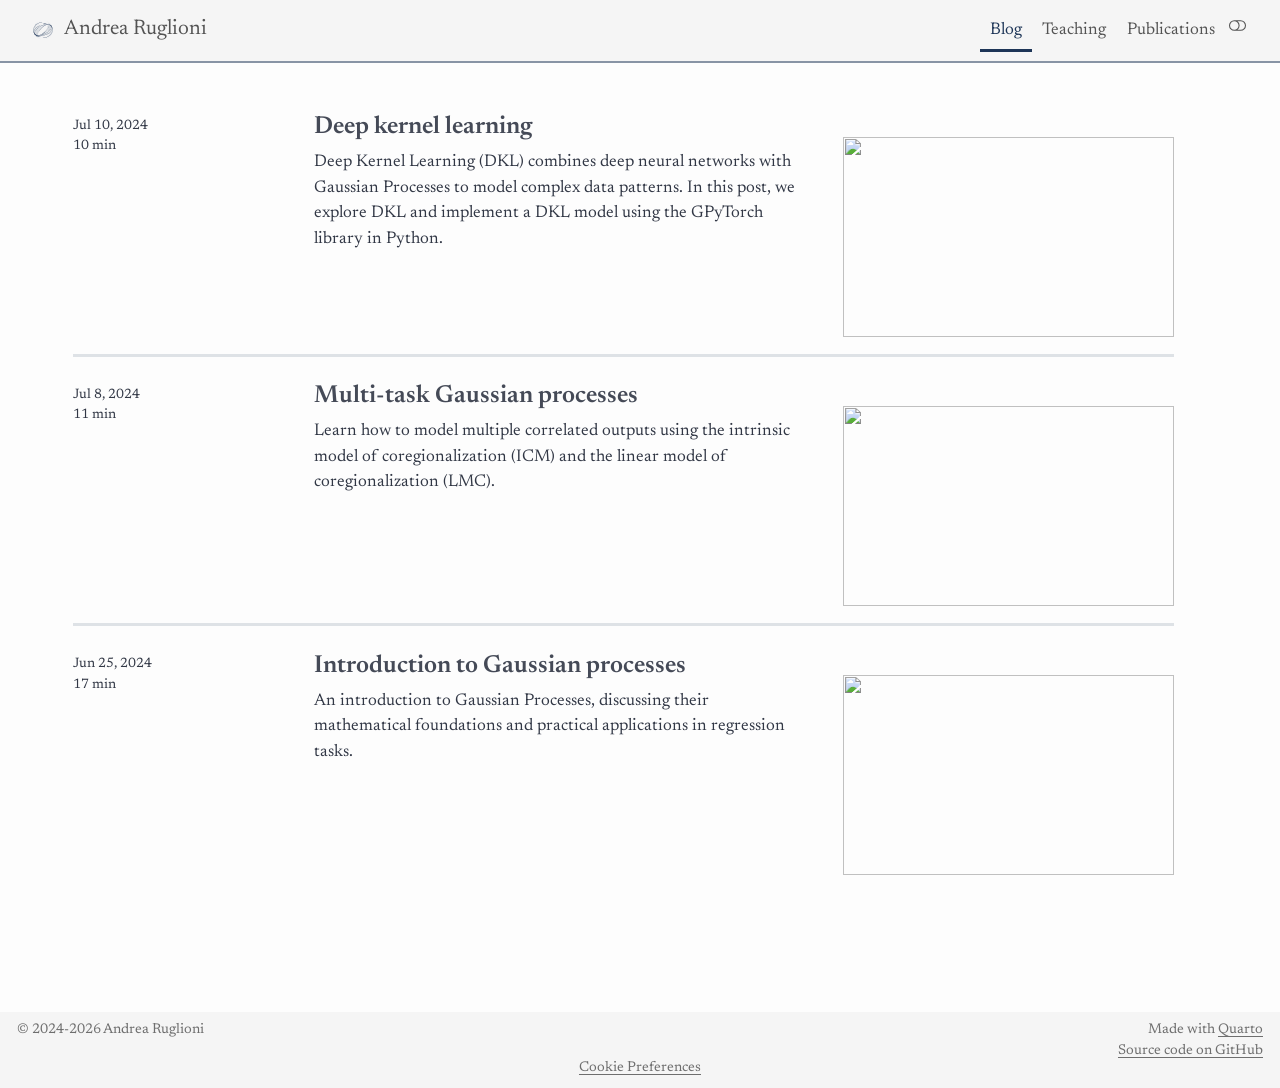
==== docs/blog/index.html @ 60b40205 "Redesign site: merge About into homepage, refresh visual identity, restructure publications - Fold t" ====
<!DOCTYPE html>
<html xmlns="http://www.w3.org/1999/xhtml" lang="en" xml:lang="en"><head>

<meta charset="utf-8">
<meta name="generator" content="quarto-1.5.57">

<meta name="viewport" content="width=device-width, initial-scale=1.0, user-scalable=yes">

<meta name="author" content="">

<title>Blog – Andrea Ruglioni</title>
<style>
code{white-space: pre-wrap;}
span.smallcaps{font-variant: small-caps;}
div.columns{display: flex; gap: min(4vw, 1.5em);}
div.column{flex: auto; overflow-x: auto;}
div.hanging-indent{margin-left: 1.5em; text-indent: -1.5em;}
ul.task-list{list-style: none;}
ul.task-list li input[type="checkbox"] {
  width: 0.8em;
  margin: 0 0.8em 0.2em -1em; /* quarto-specific, see https://github.com/quarto-dev/quarto-cli/issues/4556 */ 
  vertical-align: middle;
}
</style>


<script src="../site_libs/quarto-nav/quarto-nav.js"></script>
<script src="../site_libs/quarto-nav/headroom.min.js"></script>
<link href="../assets/images/logo.svg" rel="icon" type="image/svg+xml">
<script src="../site_libs/quarto-listing/list.min.js"></script>
<script src="../site_libs/quarto-listing/quarto-listing.js"></script>
<script src="../site_libs/cookie-consent/cookie-consent.js"></script>
<link href="../site_libs/cookie-consent/cookie-consent.css" rel="stylesheet">
<script src="../site_libs/clipboard/clipboard.min.js"></script>
<script src="../site_libs/quarto-html/quarto.js"></script>
<script src="../site_libs/quarto-html/popper.min.js"></script>
<script src="../site_libs/quarto-html/tippy.umd.min.js"></script>
<script src="../site_libs/quarto-html/anchor.min.js"></script>
<link href="../site_libs/quarto-html/tippy.css" rel="stylesheet">
<link href="../site_libs/quarto-html/quarto-syntax-highlighting.css" rel="stylesheet" class="quarto-color-scheme" id="quarto-text-highlighting-styles">
<link href="../site_libs/quarto-html/quarto-syntax-highlighting-dark.css" rel="prefetch" class="quarto-color-scheme quarto-color-alternate" id="quarto-text-highlighting-styles">
<script src="../site_libs/bootstrap/bootstrap.min.js"></script>
<link href="../site_libs/bootstrap/bootstrap-icons.css" rel="stylesheet">
<link href="../site_libs/bootstrap/bootstrap.min.css" rel="stylesheet" class="quarto-color-scheme" id="quarto-bootstrap" data-mode="light">
<link href="../site_libs/bootstrap/bootstrap-dark.min.css" rel="prefetch" class="quarto-color-scheme quarto-color-alternate" id="quarto-bootstrap" data-mode="dark">
<link href="../site_libs/quarto-contrib/fontawesome6-0.1.0/all.css" rel="stylesheet">
<link href="../site_libs/quarto-contrib/fontawesome6-0.1.0/latex-fontsize.css" rel="stylesheet">
<link href="../site_libs/quarto-contrib/academicons-1.9.2/all.css" rel="stylesheet">
<link href="../site_libs/quarto-contrib/academicons-1.9.2/size.css" rel="stylesheet">
<script id="quarto-search-options" type="application/json">{
  "language": {
    "search-no-results-text": "No results",
    "search-matching-documents-text": "matching documents",
    "search-copy-link-title": "Copy link to search",
    "search-hide-matches-text": "Hide additional matches",
    "search-more-match-text": "more match in this document",
    "search-more-matches-text": "more matches in this document",
    "search-clear-button-title": "Clear",
    "search-text-placeholder": "",
    "search-detached-cancel-button-title": "Cancel",
    "search-submit-button-title": "Submit",
    "search-label": "Search"
  }
}</script>
<script>

  window.document.addEventListener("DOMContentLoaded", function (_event) {
    const listingTargetEl = window.document.querySelector('#listing-listing .list');
    if (!listingTargetEl) {
      // No listing discovered, do not attach.
      return; 
    }

    const options = {
      valueNames: ['listing-image','listing-date','listing-title','listing-description','listing-reading-time',{ data: ['index'] },{ data: ['categories'] },{ data: ['listing-date-sort'] },{ data: ['listing-file-modified-sort'] }],
      
      searchColumns: ["listing-date","listing-title","listing-author","listing-image","listing-description"],
    };

    window['quarto-listings'] = window['quarto-listings'] || {};
    window['quarto-listings']['listing-listing'] = new List('listing-listing', options);

    if (window['quarto-listing-loaded']) {
      window['quarto-listing-loaded']();
    }
  });

  window.addEventListener('hashchange',() => {
    if (window['quarto-listing-loaded']) {
      window['quarto-listing-loaded']();
    }
  })
  </script>
<script async="" src="https://www.googletagmanager.com/gtag/js?id=G-5C5F2JCMQ1"></script>

<script type="text/plain" cookie-consent="tracking">

window.dataLayer = window.dataLayer || [];
function gtag(){dataLayer.push(arguments);}
gtag('js', new Date());
gtag('config', 'G-5C5F2JCMQ1', { 'anonymize_ip': true});
</script>

<script type="text/javascript" charset="UTF-8">
document.addEventListener('DOMContentLoaded', function () {
cookieconsent.run({
  "notice_banner_type":"simple",
  "consent_type":"implied",
  "palette":"light",
  "language":"en",
  "page_load_consent_levels":["strictly-necessary","functionality","tracking","targeting"],
  "notice_banner_reject_button_hide":false,
  "preferences_center_close_button_hide":false,
  "website_name":""
  ,
"language":"en"
  });
});
</script> 
  
<link rel="preconnect" href="https://fonts.googleapis.com">
<link rel="preconnect" href="https://fonts.gstatic.com" crossorigin="">
<link href="https://fonts.googleapis.com/css2?family=Newsreader:ital,wght@0,400;0,500;0,600;1,400;1,500&amp;display=swap" rel="stylesheet">

  <script src="https://cdnjs.cloudflare.com/polyfill/v3/polyfill.min.js?features=es6"></script>
  <script src="https://cdn.jsdelivr.net/npm/mathjax@3/es5/tex-chtml-full.js" type="text/javascript"></script>

<script type="text/javascript">
const typesetMath = (el) => {
  if (window.MathJax) {
    // MathJax Typeset
    window.MathJax.typeset([el]);
  } else if (window.katex) {
    // KaTeX Render
    var mathElements = el.getElementsByClassName("math");
    var macros = [];
    for (var i = 0; i < mathElements.length; i++) {
      var texText = mathElements[i].firstChild;
      if (mathElements[i].tagName == "SPAN") {
        window.katex.render(texText.data, mathElements[i], {
          displayMode: mathElements[i].classList.contains('display'),
          throwOnError: false,
          macros: macros,
          fleqn: false
        });
      }
    }
  }
}
window.Quarto = {
  typesetMath
};
</script>

<link rel="stylesheet" href="../assets/styles/styles.css">
<link rel="stylesheet" href="../assets/styles/style_blog.css">
<link rel="alternate" type="application/rss+xml" title="Andrea Ruglioni" href="index.xml" data-external="1"></head>

<body class="nav-fixed">

<div id="quarto-search-results"></div>
  <header id="quarto-header" class="headroom fixed-top">
    <nav class="navbar navbar-expand-lg " data-bs-theme="dark">
      <div class="navbar-container container-fluid">
      <div class="navbar-brand-container mx-auto">
    <a href="../index.html" class="navbar-brand navbar-brand-logo">
    <img src="../assets/images/logo.svg" alt="" class="navbar-logo">
    </a>
    <a class="navbar-brand" href="../index.html">
    <span class="navbar-title">Andrea Ruglioni</span>
    </a>
  </div>
          <button class="navbar-toggler" type="button" data-bs-toggle="collapse" data-bs-target="#navbarCollapse" aria-controls="navbarCollapse" role="menu" aria-expanded="false" aria-label="Toggle navigation" onclick="if (window.quartoToggleHeadroom) { window.quartoToggleHeadroom(); }">
  <span class="navbar-toggler-icon"></span>
</button>
          <div class="collapse navbar-collapse" id="navbarCollapse">
            <ul class="navbar-nav navbar-nav-scroll ms-auto">
  <li class="nav-item">
    <a class="nav-link active" href="../blog/index.html" aria-current="page"> 
<span class="menu-text">Blog</span></a>
  </li>  
  <li class="nav-item">
    <a class="nav-link" href="../teaching/index.html"> 
<span class="menu-text">Teaching</span></a>
  </li>  
  <li class="nav-item">
    <a class="nav-link" href="../publications/index.html"> 
<span class="menu-text">Publications</span></a>
  </li>  
</ul>
          </div> <!-- /navcollapse -->
            <div class="quarto-navbar-tools">
  <a href="" class="quarto-color-scheme-toggle quarto-navigation-tool  px-1" onclick="window.quartoToggleColorScheme(); return false;" title="Toggle dark mode"><i class="bi"></i></a>
</div>
      </div> <!-- /container-fluid -->
    </nav>
</header>
<!-- content -->
<div id="quarto-content" class="quarto-container page-columns page-rows-contents page-layout-full page-navbar">
<!-- sidebar -->
<!-- margin-sidebar -->
    <div id="quarto-margin-sidebar" class="sidebar margin-sidebar zindex-bottom">
        
    </div>
<!-- main -->
<main class="content column-page" id="quarto-document-content">
<style type="text/css">
  a.nav-link.active::after {
    height: 3px;
  }
</style>








<div class="quarto-listing quarto-listing-container-default" id="listing-listing">
<div class="list quarto-listing-default">
<div class="quarto-post image-right" data-index="0" data-categories="machine-learning,deep-learning,gaussian-processes" data-listing-date-sort="1720562400000" data-listing-file-modified-sort="1745680531490" data-listing-date-modified-sort="NaN" data-listing-reading-time-sort="10" data-listing-word-count-sort="1829">
<div class="thumbnail">
<p><a href="../blog/dkl/s3/index.html" class="no-external"></a></p><a href="../blog/dkl/s3/index.html" class="no-external">
<p><img loading="lazy" src="../blog/dkl/s3/featured.png" class="thumbnail-image" style="height: 200px;"></p>
</a><p><a href="../blog/dkl/s3/index.html" class="no-external"></a></p>
</div>
<div class="body">
<h3 class="no-anchor listing-title">
<a href="../blog/dkl/s3/index.html" class="no-external">Deep kernel learning</a>
</h3>
<div class="listing-subtitle">
<a href="../blog/dkl/s3/index.html" class="no-external"></a>
</div>
<div class="listing-description">
<a href="../blog/dkl/s3/index.html" class="no-external">Deep Kernel Learning (DKL) combines deep neural networks with Gaussian Processes to model complex data patterns. In this post, we explore DKL and implement a DKL model using the GPyTorch library in Python.</a>
</div>
</div>
<div class="metadata">
<a href="../blog/dkl/s3/index.html" class="no-external">
<div class="listing-date">
Jul 10, 2024
</div>
<div class="listing-reading-time">
10 min
</div>
</a>
</div>
</div>
<div class="quarto-post image-right" data-index="1" data-categories="machine-learning,gaussian-processes" data-listing-date-sort="1720389600000" data-listing-file-modified-sort="1745680531487" data-listing-date-modified-sort="NaN" data-listing-reading-time-sort="11" data-listing-word-count-sort="2002">
<div class="thumbnail">
<p><a href="../blog/dkl/s2/index.html" class="no-external"></a></p><a href="../blog/dkl/s2/index.html" class="no-external">
<p><img loading="lazy" src="../blog/dkl/s2/featured.png" class="thumbnail-image" style="height: 200px;"></p>
</a><p><a href="../blog/dkl/s2/index.html" class="no-external"></a></p>
</div>
<div class="body">
<h3 class="no-anchor listing-title">
<a href="../blog/dkl/s2/index.html" class="no-external">Multi-task Gaussian processes</a>
</h3>
<div class="listing-subtitle">
<a href="../blog/dkl/s2/index.html" class="no-external"></a>
</div>
<div class="listing-description">
<a href="../blog/dkl/s2/index.html" class="no-external">Learn how to model multiple correlated outputs using the intrinsic model of coregionalization (ICM) and the linear model of coregionalization (LMC).</a>
</div>
</div>
<div class="metadata">
<a href="../blog/dkl/s2/index.html" class="no-external">
<div class="listing-date">
Jul 8, 2024
</div>
<div class="listing-reading-time">
11 min
</div>
</a>
</div>
</div>
<div class="quarto-post image-right" data-index="2" data-categories="machine-learning,gaussian-processes" data-listing-date-sort="1719266400000" data-listing-file-modified-sort="1745680531480" data-listing-date-modified-sort="NaN" data-listing-reading-time-sort="17" data-listing-word-count-sort="3280">
<div class="thumbnail">
<p><a href="../blog/dkl/s1/index.html" class="no-external"></a></p><a href="../blog/dkl/s1/index.html" class="no-external">
<p><img loading="lazy" src="../blog/dkl/s1/featured.png" class="thumbnail-image" style="height: 200px;"></p>
</a><p><a href="../blog/dkl/s1/index.html" class="no-external"></a></p>
</div>
<div class="body">
<h3 class="no-anchor listing-title">
<a href="../blog/dkl/s1/index.html" class="no-external">Introduction to Gaussian processes</a>
</h3>
<div class="listing-subtitle">
<a href="../blog/dkl/s1/index.html" class="no-external"></a>
</div>
<div class="listing-description">
<a href="../blog/dkl/s1/index.html" class="no-external">An introduction to Gaussian Processes, discussing their mathematical foundations and practical applications in regression tasks.</a>
</div>
</div>
<div class="metadata">
<a href="../blog/dkl/s1/index.html" class="no-external">
<div class="listing-date">
Jun 25, 2024
</div>
<div class="listing-reading-time">
17 min
</div>
</a>
</div>
</div>
</div>
<div class="listing-no-matching d-none">
No matching items
</div>
</div></main> <!-- /main -->
<script id="quarto-html-after-body" type="application/javascript">
window.document.addEventListener("DOMContentLoaded", function (event) {
  const toggleBodyColorMode = (bsSheetEl) => {
    const mode = bsSheetEl.getAttribute("data-mode");
    const bodyEl = window.document.querySelector("body");
    if (mode === "dark") {
      bodyEl.classList.add("quarto-dark");
      bodyEl.classList.remove("quarto-light");
    } else {
      bodyEl.classList.add("quarto-light");
      bodyEl.classList.remove("quarto-dark");
    }
  }
  const toggleBodyColorPrimary = () => {
    const bsSheetEl = window.document.querySelector("link#quarto-bootstrap");
    if (bsSheetEl) {
      toggleBodyColorMode(bsSheetEl);
    }
  }
  toggleBodyColorPrimary();  
  const disableStylesheet = (stylesheets) => {
    for (let i=0; i < stylesheets.length; i++) {
      const stylesheet = stylesheets[i];
      stylesheet.rel = 'prefetch';
    }
  }
  const enableStylesheet = (stylesheets) => {
    for (let i=0; i < stylesheets.length; i++) {
      const stylesheet = stylesheets[i];
      stylesheet.rel = 'stylesheet';
    }
  }
  const manageTransitions = (selector, allowTransitions) => {
    const els = window.document.querySelectorAll(selector);
    for (let i=0; i < els.length; i++) {
      const el = els[i];
      if (allowTransitions) {
        el.classList.remove('notransition');
      } else {
        el.classList.add('notransition');
      }
    }
  }
  const toggleGiscusIfUsed = (isAlternate, darkModeDefault) => {
    const baseTheme = document.querySelector('#giscus-base-theme')?.value ?? 'light';
    const alternateTheme = document.querySelector('#giscus-alt-theme')?.value ?? 'dark';
    let newTheme = '';
    if(darkModeDefault) {
      newTheme = isAlternate ? baseTheme : alternateTheme;
    } else {
      newTheme = isAlternate ? alternateTheme : baseTheme;
    }
    const changeGiscusTheme = () => {
      // From: https://github.com/giscus/giscus/issues/336
      const sendMessage = (message) => {
        const iframe = document.querySelector('iframe.giscus-frame');
        if (!iframe) return;
        iframe.contentWindow.postMessage({ giscus: message }, 'https://giscus.app');
      }
      sendMessage({
        setConfig: {
          theme: newTheme
        }
      });
    }
    const isGiscussLoaded = window.document.querySelector('iframe.giscus-frame') !== null;
    if (isGiscussLoaded) {
      changeGiscusTheme();
    }
  }
  const toggleColorMode = (alternate) => {
    // Switch the stylesheets
    const alternateStylesheets = window.document.querySelectorAll('link.quarto-color-scheme.quarto-color-alternate');
    manageTransitions('#quarto-margin-sidebar .nav-link', false);
    if (alternate) {
      enableStylesheet(alternateStylesheets);
      for (const sheetNode of alternateStylesheets) {
        if (sheetNode.id === "quarto-bootstrap") {
          toggleBodyColorMode(sheetNode);
        }
      }
    } else {
      disableStylesheet(alternateStylesheets);
      toggleBodyColorPrimary();
    }
    manageTransitions('#quarto-margin-sidebar .nav-link', true);
    // Switch the toggles
    const toggles = window.document.querySelectorAll('.quarto-color-scheme-toggle');
    for (let i=0; i < toggles.length; i++) {
      const toggle = toggles[i];
      if (toggle) {
        if (alternate) {
          toggle.classList.add("alternate");     
        } else {
          toggle.classList.remove("alternate");
        }
      }
    }
    // Hack to workaround the fact that safari doesn't
    // properly recolor the scrollbar when toggling (#1455)
    if (navigator.userAgent.indexOf('Safari') > 0 && navigator.userAgent.indexOf('Chrome') == -1) {
      manageTransitions("body", false);
      window.scrollTo(0, 1);
      setTimeout(() => {
        window.scrollTo(0, 0);
        manageTransitions("body", true);
      }, 40);  
    }
  }
  const isFileUrl = () => { 
    return window.location.protocol === 'file:';
  }
  const hasAlternateSentinel = () => {  
    let styleSentinel = getColorSchemeSentinel();
    if (styleSentinel !== null) {
      return styleSentinel === "alternate";
    } else {
      return false;
    }
  }
  const setStyleSentinel = (alternate) => {
    const value = alternate ? "alternate" : "default";
    if (!isFileUrl()) {
      window.localStorage.setItem("quarto-color-scheme", value);
    } else {
      localAlternateSentinel = value;
    }
  }
  const getColorSchemeSentinel = () => {
    if (!isFileUrl()) {
      const storageValue = window.localStorage.getItem("quarto-color-scheme");
      return storageValue != null ? storageValue : localAlternateSentinel;
    } else {
      return localAlternateSentinel;
    }
  }
  const darkModeDefault = false;
  let localAlternateSentinel = darkModeDefault ? 'alternate' : 'default';
  // Dark / light mode switch
  window.quartoToggleColorScheme = () => {
    // Read the current dark / light value 
    let toAlternate = !hasAlternateSentinel();
    toggleColorMode(toAlternate);
    setStyleSentinel(toAlternate);
    toggleGiscusIfUsed(toAlternate, darkModeDefault);
  };
  // Ensure there is a toggle, if there isn't float one in the top right
  if (window.document.querySelector('.quarto-color-scheme-toggle') === null) {
    const a = window.document.createElement('a');
    a.classList.add('top-right');
    a.classList.add('quarto-color-scheme-toggle');
    a.href = "";
    a.onclick = function() { try { window.quartoToggleColorScheme(); } catch {} return false; };
    const i = window.document.createElement("i");
    i.classList.add('bi');
    a.appendChild(i);
    window.document.body.appendChild(a);
  }
  // Switch to dark mode if need be
  if (hasAlternateSentinel()) {
    toggleColorMode(true);
  } else {
    toggleColorMode(false);
  }
  const icon = "";
  const anchorJS = new window.AnchorJS();
  anchorJS.options = {
    placement: 'right',
    icon: icon
  };
  anchorJS.add('.anchored');
  const isCodeAnnotation = (el) => {
    for (const clz of el.classList) {
      if (clz.startsWith('code-annotation-')) {                     
        return true;
      }
    }
    return false;
  }
  const onCopySuccess = function(e) {
    // button target
    const button = e.trigger;
    // don't keep focus
    button.blur();
    // flash "checked"
    button.classList.add('code-copy-button-checked');
    var currentTitle = button.getAttribute("title");
    button.setAttribute("title", "Copied!");
    let tooltip;
    if (window.bootstrap) {
      button.setAttribute("data-bs-toggle", "tooltip");
      button.setAttribute("data-bs-placement", "left");
      button.setAttribute("data-bs-title", "Copied!");
      tooltip = new bootstrap.Tooltip(button, 
        { trigger: "manual", 
          customClass: "code-copy-button-tooltip",
          offset: [0, -8]});
      tooltip.show();    
    }
    setTimeout(function() {
      if (tooltip) {
        tooltip.hide();
        button.removeAttribute("data-bs-title");
        button.removeAttribute("data-bs-toggle");
        button.removeAttribute("data-bs-placement");
      }
      button.setAttribute("title", currentTitle);
      button.classList.remove('code-copy-button-checked');
    }, 1000);
    // clear code selection
    e.clearSelection();
  }
  const getTextToCopy = function(trigger) {
      const codeEl = trigger.previousElementSibling.cloneNode(true);
      for (const childEl of codeEl.children) {
        if (isCodeAnnotation(childEl)) {
          childEl.remove();
        }
      }
      return codeEl.innerText;
  }
  const clipboard = new window.ClipboardJS('.code-copy-button:not([data-in-quarto-modal])', {
    text: getTextToCopy
  });
  clipboard.on('success', onCopySuccess);
  if (window.document.getElementById('quarto-embedded-source-code-modal')) {
    // For code content inside modals, clipBoardJS needs to be initialized with a container option
    // TODO: Check when it could be a function (https://github.com/zenorocha/clipboard.js/issues/860)
    const clipboardModal = new window.ClipboardJS('.code-copy-button[data-in-quarto-modal]', {
      text: getTextToCopy,
      container: window.document.getElementById('quarto-embedded-source-code-modal')
    });
    clipboardModal.on('success', onCopySuccess);
  }
    var localhostRegex = new RegExp(/^(?:http|https):\/\/localhost\:?[0-9]*\//);
    var mailtoRegex = new RegExp(/^mailto:/);
      var filterRegex = new RegExp("https:\/\/ruglio\.github\.io\/WEB_andrearuglioni\/");
    var isInternal = (href) => {
        return filterRegex.test(href) || localhostRegex.test(href) || mailtoRegex.test(href);
    }
    // Inspect non-navigation links and adorn them if external
 	var links = window.document.querySelectorAll('a[href]:not(.nav-link):not(.navbar-brand):not(.toc-action):not(.sidebar-link):not(.sidebar-item-toggle):not(.pagination-link):not(.no-external):not([aria-hidden]):not(.dropdown-item):not(.quarto-navigation-tool):not(.about-link)');
    for (var i=0; i<links.length; i++) {
      const link = links[i];
      if (!isInternal(link.href)) {
        // undo the damage that might have been done by quarto-nav.js in the case of
        // links that we want to consider external
        if (link.dataset.originalHref !== undefined) {
          link.href = link.dataset.originalHref;
        }
      }
    }
  function tippyHover(el, contentFn, onTriggerFn, onUntriggerFn) {
    const config = {
      allowHTML: true,
      maxWidth: 500,
      delay: 100,
      arrow: false,
      appendTo: function(el) {
          return el.parentElement;
      },
      interactive: true,
      interactiveBorder: 10,
      theme: 'quarto',
      placement: 'bottom-start',
    };
    if (contentFn) {
      config.content = contentFn;
    }
    if (onTriggerFn) {
      config.onTrigger = onTriggerFn;
    }
    if (onUntriggerFn) {
      config.onUntrigger = onUntriggerFn;
    }
    window.tippy(el, config); 
  }
  const noterefs = window.document.querySelectorAll('a[role="doc-noteref"]');
  for (var i=0; i<noterefs.length; i++) {
    const ref = noterefs[i];
    tippyHover(ref, function() {
      // use id or data attribute instead here
      let href = ref.getAttribute('data-footnote-href') || ref.getAttribute('href');
      try { href = new URL(href).hash; } catch {}
      const id = href.replace(/^#\/?/, "");
      const note = window.document.getElementById(id);
      if (note) {
        return note.innerHTML;
      } else {
        return "";
      }
    });
  }
  const xrefs = window.document.querySelectorAll('a.quarto-xref');
  const processXRef = (id, note) => {
    // Strip column container classes
    const stripColumnClz = (el) => {
      el.classList.remove("page-full", "page-columns");
      if (el.children) {
        for (const child of el.children) {
          stripColumnClz(child);
        }
      }
    }
    stripColumnClz(note)
    if (id === null || id.startsWith('sec-')) {
      // Special case sections, only their first couple elements
      const container = document.createElement("div");
      if (note.children && note.children.length > 2) {
        container.appendChild(note.children[0].cloneNode(true));
        for (let i = 1; i < note.children.length; i++) {
          const child = note.children[i];
          if (child.tagName === "P" && child.innerText === "") {
            continue;
          } else {
            container.appendChild(child.cloneNode(true));
            break;
          }
        }
        if (window.Quarto?.typesetMath) {
          window.Quarto.typesetMath(container);
        }
        return container.innerHTML
      } else {
        if (window.Quarto?.typesetMath) {
          window.Quarto.typesetMath(note);
        }
        return note.innerHTML;
      }
    } else {
      // Remove any anchor links if they are present
      const anchorLink = note.querySelector('a.anchorjs-link');
      if (anchorLink) {
        anchorLink.remove();
      }
      if (window.Quarto?.typesetMath) {
        window.Quarto.typesetMath(note);
      }
      // TODO in 1.5, we should make sure this works without a callout special case
      if (note.classList.contains("callout")) {
        return note.outerHTML;
      } else {
        return note.innerHTML;
      }
    }
  }
  for (var i=0; i<xrefs.length; i++) {
    const xref = xrefs[i];
    tippyHover(xref, undefined, function(instance) {
      instance.disable();
      let url = xref.getAttribute('href');
      let hash = undefined; 
      if (url.startsWith('#')) {
        hash = url;
      } else {
        try { hash = new URL(url).hash; } catch {}
      }
      if (hash) {
        const id = hash.replace(/^#\/?/, "");
        const note = window.document.getElementById(id);
        if (note !== null) {
          try {
            const html = processXRef(id, note.cloneNode(true));
            instance.setContent(html);
          } finally {
            instance.enable();
            instance.show();
          }
        } else {
          // See if we can fetch this
          fetch(url.split('#')[0])
          .then(res => res.text())
          .then(html => {
            const parser = new DOMParser();
            const htmlDoc = parser.parseFromString(html, "text/html");
            const note = htmlDoc.getElementById(id);
            if (note !== null) {
              const html = processXRef(id, note);
              instance.setContent(html);
            } 
          }).finally(() => {
            instance.enable();
            instance.show();
          });
        }
      } else {
        // See if we can fetch a full url (with no hash to target)
        // This is a special case and we should probably do some content thinning / targeting
        fetch(url)
        .then(res => res.text())
        .then(html => {
          const parser = new DOMParser();
          const htmlDoc = parser.parseFromString(html, "text/html");
          const note = htmlDoc.querySelector('main.content');
          if (note !== null) {
            // This should only happen for chapter cross references
            // (since there is no id in the URL)
            // remove the first header
            if (note.children.length > 0 && note.children[0].tagName === "HEADER") {
              note.children[0].remove();
            }
            const html = processXRef(null, note);
            instance.setContent(html);
          } 
        }).finally(() => {
          instance.enable();
          instance.show();
        });
      }
    }, function(instance) {
    });
  }
      let selectedAnnoteEl;
      const selectorForAnnotation = ( cell, annotation) => {
        let cellAttr = 'data-code-cell="' + cell + '"';
        let lineAttr = 'data-code-annotation="' +  annotation + '"';
        const selector = 'span[' + cellAttr + '][' + lineAttr + ']';
        return selector;
      }
      const selectCodeLines = (annoteEl) => {
        const doc = window.document;
        const targetCell = annoteEl.getAttribute("data-target-cell");
        const targetAnnotation = annoteEl.getAttribute("data-target-annotation");
        const annoteSpan = window.document.querySelector(selectorForAnnotation(targetCell, targetAnnotation));
        const lines = annoteSpan.getAttribute("data-code-lines").split(",");
        const lineIds = lines.map((line) => {
          return targetCell + "-" + line;
        })
        let top = null;
        let height = null;
        let parent = null;
        if (lineIds.length > 0) {
            //compute the position of the single el (top and bottom and make a div)
            const el = window.document.getElementById(lineIds[0]);
            top = el.offsetTop;
            height = el.offsetHeight;
            parent = el.parentElement.parentElement;
          if (lineIds.length > 1) {
            const lastEl = window.document.getElementById(lineIds[lineIds.length - 1]);
            const bottom = lastEl.offsetTop + lastEl.offsetHeight;
            height = bottom - top;
          }
          if (top !== null && height !== null && parent !== null) {
            // cook up a div (if necessary) and position it 
            let div = window.document.getElementById("code-annotation-line-highlight");
            if (div === null) {
              div = window.document.createElement("div");
              div.setAttribute("id", "code-annotation-line-highlight");
              div.style.position = 'absolute';
              parent.appendChild(div);
            }
            div.style.top = top - 2 + "px";
            div.style.height = height + 4 + "px";
            div.style.left = 0;
            let gutterDiv = window.document.getElementById("code-annotation-line-highlight-gutter");
            if (gutterDiv === null) {
              gutterDiv = window.document.createElement("div");
              gutterDiv.setAttribute("id", "code-annotation-line-highlight-gutter");
              gutterDiv.style.position = 'absolute';
              const codeCell = window.document.getElementById(targetCell);
              const gutter = codeCell.querySelector('.code-annotation-gutter');
              gutter.appendChild(gutterDiv);
            }
            gutterDiv.style.top = top - 2 + "px";
            gutterDiv.style.height = height + 4 + "px";
          }
          selectedAnnoteEl = annoteEl;
        }
      };
      const unselectCodeLines = () => {
        const elementsIds = ["code-annotation-line-highlight", "code-annotation-line-highlight-gutter"];
        elementsIds.forEach((elId) => {
          const div = window.document.getElementById(elId);
          if (div) {
            div.remove();
          }
        });
        selectedAnnoteEl = undefined;
      };
        // Handle positioning of the toggle
    window.addEventListener(
      "resize",
      throttle(() => {
        elRect = undefined;
        if (selectedAnnoteEl) {
          selectCodeLines(selectedAnnoteEl);
        }
      }, 10)
    );
    function throttle(fn, ms) {
    let throttle = false;
    let timer;
      return (...args) => {
        if(!throttle) { // first call gets through
            fn.apply(this, args);
            throttle = true;
        } else { // all the others get throttled
            if(timer) clearTimeout(timer); // cancel #2
            timer = setTimeout(() => {
              fn.apply(this, args);
              timer = throttle = false;
            }, ms);
        }
      };
    }
      // Attach click handler to the DT
      const annoteDls = window.document.querySelectorAll('dt[data-target-cell]');
      for (const annoteDlNode of annoteDls) {
        annoteDlNode.addEventListener('click', (event) => {
          const clickedEl = event.target;
          if (clickedEl !== selectedAnnoteEl) {
            unselectCodeLines();
            const activeEl = window.document.querySelector('dt[data-target-cell].code-annotation-active');
            if (activeEl) {
              activeEl.classList.remove('code-annotation-active');
            }
            selectCodeLines(clickedEl);
            clickedEl.classList.add('code-annotation-active');
          } else {
            // Unselect the line
            unselectCodeLines();
            clickedEl.classList.remove('code-annotation-active');
          }
        });
      }
  const findCites = (el) => {
    const parentEl = el.parentElement;
    if (parentEl) {
      const cites = parentEl.dataset.cites;
      if (cites) {
        return {
          el,
          cites: cites.split(' ')
        };
      } else {
        return findCites(el.parentElement)
      }
    } else {
      return undefined;
    }
  };
  var bibliorefs = window.document.querySelectorAll('a[role="doc-biblioref"]');
  for (var i=0; i<bibliorefs.length; i++) {
    const ref = bibliorefs[i];
    const citeInfo = findCites(ref);
    if (citeInfo) {
      tippyHover(citeInfo.el, function() {
        var popup = window.document.createElement('div');
        citeInfo.cites.forEach(function(cite) {
          var citeDiv = window.document.createElement('div');
          citeDiv.classList.add('hanging-indent');
          citeDiv.classList.add('csl-entry');
          var biblioDiv = window.document.getElementById('ref-' + cite);
          if (biblioDiv) {
            citeDiv.innerHTML = biblioDiv.innerHTML;
          }
          popup.appendChild(citeDiv);
        });
        return popup.innerHTML;
      });
    }
  }
});
</script>
</div> <!-- /content -->
<footer class="footer">
  <div class="nav-footer">
    <div class="nav-footer-left">
<p>© 2024-2026 Andrea Ruglioni</p>
</div>   
    <div class="nav-footer-center">
<p><a class="footer-link" href="https://github.com/Ruglio" title="github"><i class="fa-brands fa-github" aria-label="github"></i></a> <a class="footer-link" href="https://linkedin.com/in/andrea-ruglioni" title="LinkedIn"><i class="fa-brands fa-linkedin" aria-label="linkedin"></i></a> <a class="footer-link" href="https://orcid.org/0009-0003-5208-5907" title="orcid"><i class="ai  ai-orcid"></i></a> <a class="footer-link" href="https://scholar.google.com/citations?user=3sdazUQAAAAJ&amp;hl=en" title="Google Scholar"><i class="ai  ai-google-scholar"></i></a> <a class="footer-link" href="mailto:andrea.ruglioni@epfl.ch" title="envelope"><i class="fa-solid fa-envelope" aria-label="envelope"></i></a> <a class="footer-link" href="blog/index.xml" title="RSS Feed"><i class="fa-solid fa-rss" aria-label="rss"></i></a></p>
<div class="cookie-consent-footer"><a href="#" id="open_preferences_center">Cookie Preferences</a></div></div>
    <div class="nav-footer-right">
<p>Made with <a href="https://quarto.org">Quarto</a><br> <a href="https://github.com/Ruglio/WEB_andrearuglioni">Source code on <i class="fa-brands fa-github" aria-label="github"></i> GitHub</a></p>
</div>
  </div>
</footer>




</body></html>
---- docs/assets/styles/styles.css ----
.navbar {
    --bs-navbar-padding-y: 0.5rem;
}

.subtitle {
    font-style: italic;
}

h2 {
    text-align: left;
    border-bottom: none;
    padding-left: 10px;
    border-left-width: 25px;
    margin-left: -35px;
    border-left-style: solid;
}

.footer-link {
    padding: 0.5%;
}

body {
    overflow-x: hidden;
}

.nav-item {
    position: relative;
}
  
a.nav-link.active::after {
    content: "";
    position: absolute;
    bottom: 0;
    left: 0;
    width: 100%;
    height: 3px;
}

.about-image {
    width: 40% !important;
    align-self: center;
}

.navbar-brand > img {
    width: 30px;
}

div.quarto-post {
    border-bottom: 3px solid #dee2e6;
}

.logo-img {
    transition: filter 0.15s ease-in-out;
}

.pub-list {
    display: flex;
    flex-direction: column;
    gap: 1rem;
}

.pub-item {
    padding-bottom: 1rem;
    border-bottom: 1px solid rgba(128, 128, 128, 0.25);
}

.pub-item:last-child {
    border-bottom: none;
    padding-bottom: 0;
}

.pub-title a {
    font-size: 1.05rem;
    font-weight: 600;
}

.pub-authors {
    font-size: 0.95rem;
    opacity: 0.85;
}

.pub-venue {
    font-style: italic;
    font-size: 0.9rem;
    opacity: 0.75;
    margin-top: 0.15rem;
}

.pub-links {
    margin-top: 0.35rem;
    font-size: 0.85rem;
    display: flex;
    gap: 0.75rem;
}
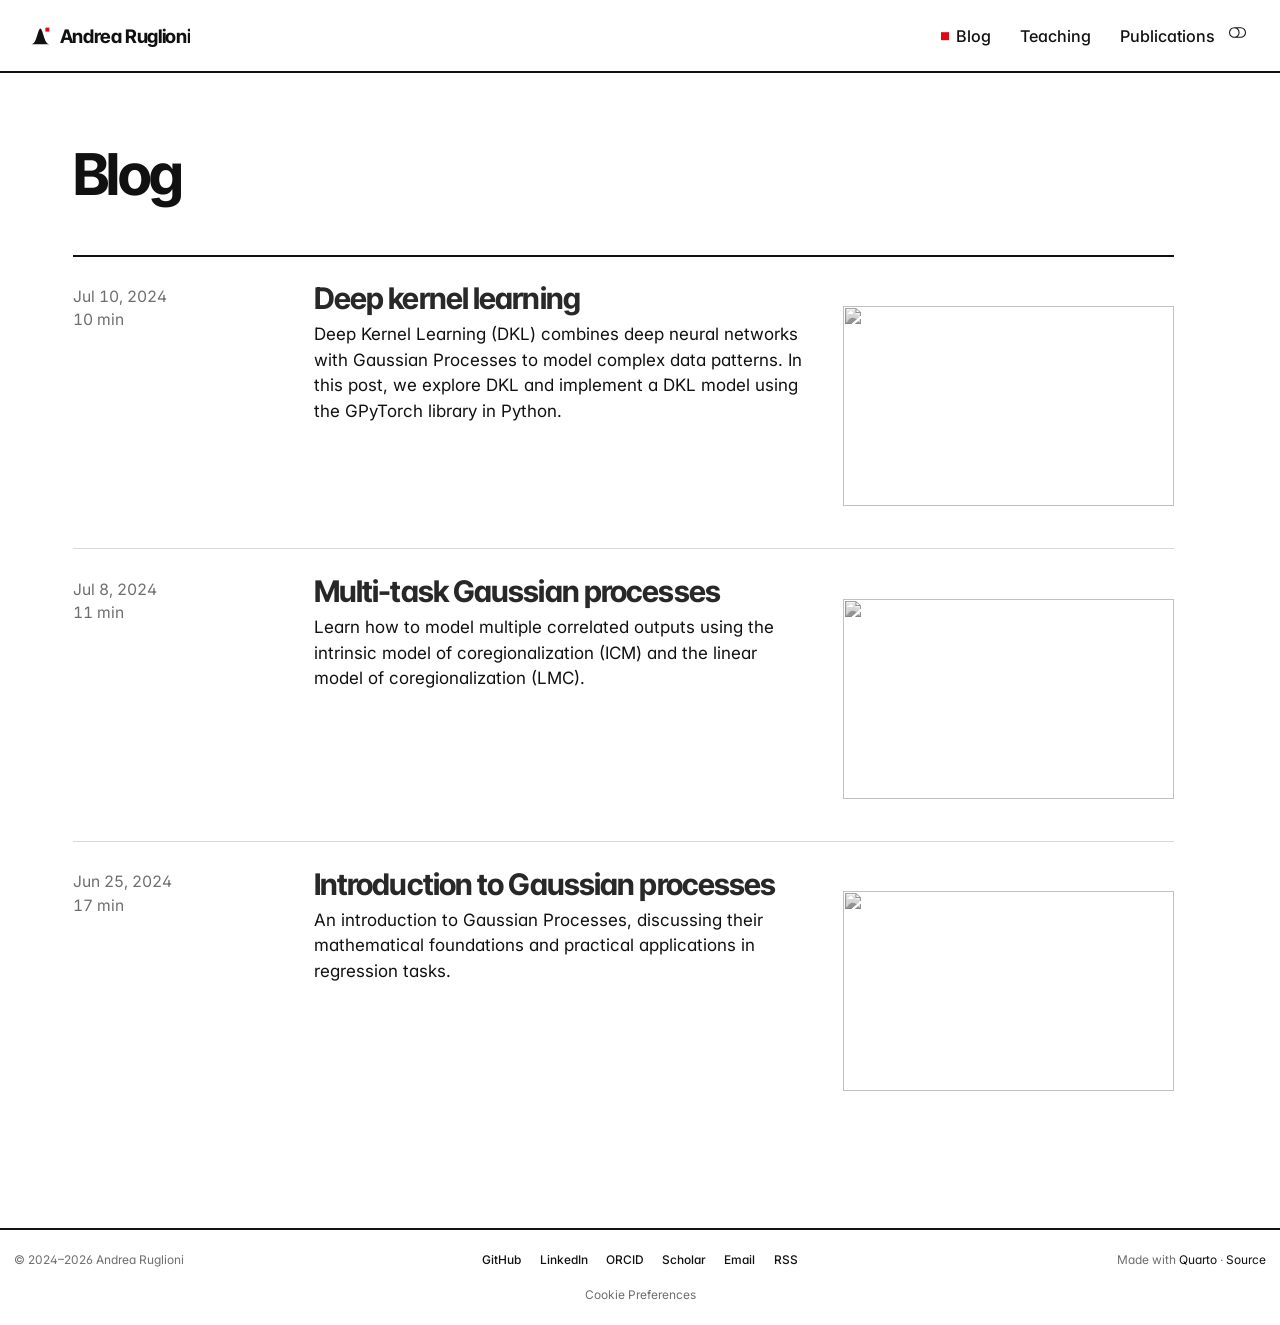
==== commit 43be47cd: "Redesign site in Swiss (International Typographic) style - One grotesk family (Inter Tight / Inter)," ====
--- a/docs/blog/index.html
+++ b/docs/blog/index.html
@@ -21,12 +21,13 @@
   margin: 0 0.8em 0.2em -1em; /* quarto-specific, see https://github.com/quarto-dev/quarto-cli/issues/4556 */ 
   vertical-align: middle;
 }
+.display.math{display: block; text-align: center; margin: 0.5rem auto;}
 </style>
 
 
 <script src="../site_libs/quarto-nav/quarto-nav.js"></script>
 <script src="../site_libs/quarto-nav/headroom.min.js"></script>
-<link href="../assets/images/logo.svg" rel="icon" type="image/svg+xml">
+<link href="../assets/images/favicon.svg" rel="icon" type="image/svg+xml">
 <script src="../site_libs/quarto-listing/list.min.js"></script>
 <script src="../site_libs/quarto-listing/quarto-listing.js"></script>
 <script src="../site_libs/cookie-consent/cookie-consent.js"></script>
@@ -43,10 +44,6 @@
 <link href="../site_libs/bootstrap/bootstrap-icons.css" rel="stylesheet">
 <link href="../site_libs/bootstrap/bootstrap.min.css" rel="stylesheet" class="quarto-color-scheme" id="quarto-bootstrap" data-mode="light">
 <link href="../site_libs/bootstrap/bootstrap-dark.min.css" rel="prefetch" class="quarto-color-scheme quarto-color-alternate" id="quarto-bootstrap" data-mode="dark">
-<link href="../site_libs/quarto-contrib/fontawesome6-0.1.0/all.css" rel="stylesheet">
-<link href="../site_libs/quarto-contrib/fontawesome6-0.1.0/latex-fontsize.css" rel="stylesheet">
-<link href="../site_libs/quarto-contrib/academicons-1.9.2/all.css" rel="stylesheet">
-<link href="../site_libs/quarto-contrib/academicons-1.9.2/size.css" rel="stylesheet">
 <script id="quarto-search-options" type="application/json">{
   "language": {
     "search-no-results-text": "No results",
@@ -120,37 +117,8 @@
   
 <link rel="preconnect" href="https://fonts.googleapis.com">
 <link rel="preconnect" href="https://fonts.gstatic.com" crossorigin="">
-<link href="https://fonts.googleapis.com/css2?family=Newsreader:ital,wght@0,400;0,500;0,600;1,400;1,500&amp;display=swap" rel="stylesheet">
-
-  <script src="https://cdnjs.cloudflare.com/polyfill/v3/polyfill.min.js?features=es6"></script>
-  <script src="https://cdn.jsdelivr.net/npm/mathjax@3/es5/tex-chtml-full.js" type="text/javascript"></script>
-
-<script type="text/javascript">
-const typesetMath = (el) => {
-  if (window.MathJax) {
-    // MathJax Typeset
-    window.MathJax.typeset([el]);
-  } else if (window.katex) {
-    // KaTeX Render
-    var mathElements = el.getElementsByClassName("math");
-    var macros = [];
-    for (var i = 0; i < mathElements.length; i++) {
-      var texText = mathElements[i].firstChild;
-      if (mathElements[i].tagName == "SPAN") {
-        window.katex.render(texText.data, mathElements[i], {
-          displayMode: mathElements[i].classList.contains('display'),
-          throwOnError: false,
-          macros: macros,
-          fleqn: false
-        });
-      }
-    }
-  }
-}
-window.Quarto = {
-  typesetMath
-};
-</script>
+<link href="https://fonts.googleapis.com/css2?family=Inter+Tight:wght@500;600;700;800&amp;family=Inter:ital,wght@0,400;0,500;0,600;0,700;1,400&amp;display=swap" rel="stylesheet">
+
 
 <link rel="stylesheet" href="../assets/styles/styles.css">
 <link rel="stylesheet" href="../assets/styles/style_blog.css">
@@ -204,13 +172,24 @@
     </div>
 <!-- main -->
 <main class="content column-page" id="quarto-document-content">
-<style type="text/css">
-  a.nav-link.active::after {
-    height: 3px;
-  }
-</style>
-
-
+
+<header id="title-block-header" class="quarto-title-block default">
+<div class="quarto-title">
+<h1 class="title">Blog</h1>
+</div>
+
+
+
+<div class="quarto-title-meta column-page">
+
+    
+  
+    
+  </div>
+  
+
+
+</header>
 
 
 
@@ -275,7 +254,7 @@
 </a>
 </div>
 </div>
-<div class="quarto-post image-right" data-index="2" data-categories="machine-learning,gaussian-processes" data-listing-date-sort="1719266400000" data-listing-file-modified-sort="1745680531480" data-listing-date-modified-sort="NaN" data-listing-reading-time-sort="17" data-listing-word-count-sort="3280">
+<div class="quarto-post image-right" data-index="2" data-categories="machine-learning,gaussian-processes" data-listing-date-sort="1719266400000" data-listing-file-modified-sort="1789330407963" data-listing-date-modified-sort="NaN" data-listing-reading-time-sort="17" data-listing-word-count-sort="3220">
 <div class="thumbnail">
 <p><a href="../blog/dkl/s1/index.html" class="no-external"></a></p><a href="../blog/dkl/s1/index.html" class="no-external">
 <p><img loading="lazy" src="../blog/dkl/s1/featured.png" class="thumbnail-image" style="height: 200px;"></p>
@@ -876,13 +855,13 @@
 <footer class="footer">
   <div class="nav-footer">
     <div class="nav-footer-left">
-<p>© 2024-2026 Andrea Ruglioni</p>
+<p>© 2024–2026 Andrea Ruglioni</p>
 </div>   
     <div class="nav-footer-center">
-<p><a class="footer-link" href="https://github.com/Ruglio" title="github"><i class="fa-brands fa-github" aria-label="github"></i></a> <a class="footer-link" href="https://linkedin.com/in/andrea-ruglioni" title="LinkedIn"><i class="fa-brands fa-linkedin" aria-label="linkedin"></i></a> <a class="footer-link" href="https://orcid.org/0009-0003-5208-5907" title="orcid"><i class="ai  ai-orcid"></i></a> <a class="footer-link" href="https://scholar.google.com/citations?user=3sdazUQAAAAJ&amp;hl=en" title="Google Scholar"><i class="ai  ai-google-scholar"></i></a> <a class="footer-link" href="mailto:andrea.ruglioni@epfl.ch" title="envelope"><i class="fa-solid fa-envelope" aria-label="envelope"></i></a> <a class="footer-link" href="blog/index.xml" title="RSS Feed"><i class="fa-solid fa-rss" aria-label="rss"></i></a></p>
+<p><a class="footer-link" href="https://github.com/Ruglio">GitHub</a> <a class="footer-link" href="https://linkedin.com/in/andrea-ruglioni">LinkedIn</a> <a class="footer-link" href="https://orcid.org/0009-0003-5208-5907">ORCID</a> <a class="footer-link" href="https://scholar.google.com/citations?user=3sdazUQAAAAJ&amp;hl=en">Scholar</a> <a class="footer-link" href="mailto:andrea.ruglioni@epfl.ch">Email</a> <a class="footer-link" href="blog/index.xml">RSS</a></p>
 <div class="cookie-consent-footer"><a href="#" id="open_preferences_center">Cookie Preferences</a></div></div>
     <div class="nav-footer-right">
-<p>Made with <a href="https://quarto.org">Quarto</a><br> <a href="https://github.com/Ruglio/WEB_andrearuglioni">Source code on <i class="fa-brands fa-github" aria-label="github"></i> GitHub</a></p>
+<p>Made with <a href="https://quarto.org">Quarto</a> · <a href="https://github.com/Ruglio/WEB_andrearuglioni">Source</a></p>
 </div>
   </div>
 </footer>
--- a/docs/assets/styles/styles.css
+++ b/docs/assets/styles/styles.css
@@ -1,94 +1,793 @@
-.navbar {
-    --bs-navbar-padding-y: 0.5rem;
-}
-
-.subtitle {
-    font-style: italic;
-}
-
-h2 {
-    text-align: left;
-    border-bottom: none;
-    padding-left: 10px;
-    border-left-width: 25px;
-    margin-left: -35px;
-    border-left-style: solid;
-}
-
-.footer-link {
-    padding: 0.5%;
+/* ==========================================================================
+   Swiss / International Typographic Style
+   One grotesk, flush-left ragged-right, a strict 12-column grid,
+   heavy rules between sections, black + white + one red.
+   Colour tokens (--sw-*) are defined per theme in theme_light/dark.scss.
+   ========================================================================== */
+
+:root {
+    --sw-gutter: 1.5rem;
+    --sw-rule: 2px;
+    --sw-display: "Inter Tight", "Inter", "Helvetica Neue", Helvetica, Arial, sans-serif;
 }
 
 body {
     overflow-x: hidden;
-}
-
-.nav-item {
+    font-feature-settings: "ss01", "cv11";
+    -webkit-font-smoothing: antialiased;
+    -moz-osx-font-smoothing: grayscale;
+    counter-reset: sw-section;
+}
+
+::selection {
+    background: var(--sw-red);
+    color: #fff;
+}
+
+/* ---------- Links ---------- */
+
+a {
+    text-decoration-thickness: 1px;
+    text-underline-offset: 0.18em;
+    transition: color 0.12s ease;
+}
+
+a:hover {
+    color: var(--sw-red);
+}
+
+/* ---------- Navbar ---------- */
+
+.navbar {
+    --bs-navbar-padding-y: 0.85rem;
+    background: var(--sw-paper) !important;
+    border-bottom: var(--sw-rule) solid var(--sw-ink);
+    box-shadow: none;
+}
+
+.navbar-brand > img,
+.navbar-logo {
+    width: 26px;
+    max-height: 26px;
+}
+
+/* Dark mode swaps in the light-on-dark logo (Quarto sets body.quarto-dark). */
+body.quarto-dark .navbar-brand-logo {
+    background: url("../images/logo-dark.svg") no-repeat center / 26px 26px;
+}
+
+body.quarto-dark .navbar-brand-logo .navbar-logo {
+    opacity: 0;
+}
+
+.navbar-title {
+    font-family: var(--sw-display);
+    font-weight: 700;
+    font-size: 1.1rem;
+    letter-spacing: -0.02em;
+    color: var(--sw-ink);
+}
+
+.navbar .nav-link,
+.navbar .nav-link:focus {
     position: relative;
-}
-  
-a.nav-link.active::after {
+    font-weight: 500;
+    font-size: 0.95rem;
+    color: var(--sw-ink) !important;
+    padding-left: 1.1rem !important;
+}
+
+.navbar .nav-link:hover {
+    color: var(--sw-red) !important;
+}
+
+/* Active page: a red square instead of an underline. */
+.navbar .nav-link.active::before {
     content: "";
     position: absolute;
-    bottom: 0;
-    left: 0;
+    left: 0.25rem;
+    top: 50%;
+    width: 0.45rem;
+    height: 0.45rem;
+    background: var(--sw-red);
+    transform: translateY(-50%);
+}
+
+.navbar .quarto-color-scheme-toggle .bi::before {
+    color: var(--sw-ink);
+}
+
+/* ---------- Headings ---------- */
+
+h1, h2, h3, h4, h5, h6,
+.h1, .h2, .h3, .h4, .h5, .h6 {
+    font-family: var(--sw-display);
+    letter-spacing: -0.02em;
+}
+
+main.content h2 {
+    font-size: 1.75rem;
+    border-bottom: none;
+    border-top: var(--sw-rule) solid var(--sw-ink);
+    padding-top: 0.75rem;
+    margin-top: 3.5rem;
+}
+
+main.content h3 {
+    font-size: 1.3rem;
+    margin-top: 2.25rem;
+}
+
+main.content h4 {
+    font-size: 1.1rem;
+}
+
+/* ---------- Title block (inner pages, posts, publications) ---------- */
+
+#title-block-header {
+    margin-top: 3rem;
+    margin-bottom: 3rem;
+}
+
+.quarto-title-banner,
+.quarto-title-banner a,
+.quarto-title-banner h1,
+.quarto-title-banner .h1 {
+    background: transparent !important;
+    color: var(--sw-ink) !important;
+}
+
+.quarto-title-banner {
+    padding: 0 !important;
+    margin-bottom: 0 !important;
+}
+
+#title-block-header h1.title {
+    font-size: clamp(2.25rem, 4.5vw, 3.75rem);
+    font-weight: 700;
+    line-height: 1;
+    letter-spacing: -0.04em;
+    margin-bottom: 0;
+}
+
+/* Posts and publications carry longer titles. */
+.quarto-title-banner h1.title {
+    font-size: clamp(1.9rem, 3.4vw, 2.9rem) !important;
+    line-height: 1.05 !important;
+    letter-spacing: -0.035em;
+    max-width: 22em;
+}
+
+#title-block-header .description,
+#title-block-header .subtitle {
+    font-family: var(--sw-display);
+    font-style: normal;
+    font-size: clamp(1.1rem, 1.5vw, 1.3rem);
+    line-height: 1.3;
+    letter-spacing: -0.01em;
+    max-width: 36em;
+    margin-top: 0;
+    padding-top: 1.5rem;
+    opacity: 1;
+}
+
+/* Publication subtitle ("Working paper, 2026") reads as a label. */
+#title-block-header p.subtitle {
+    font-size: 0.95rem;
+    font-weight: 600;
+    color: var(--sw-muted);
+    letter-spacing: 0;
+    padding-top: 1.25rem;
+}
+
+.quarto-categories {
+    margin-top: 1.25rem;
+}
+
+.quarto-categories .quarto-category {
+    border: 1px solid var(--sw-ink);
+    border-radius: 0;
+    opacity: 1;
+    font-size: 0.72rem;
+    font-weight: 600;
+    text-transform: uppercase;
+    letter-spacing: 0.06em;
+    padding: 0.2em 0.6em;
+}
+
+/* Only draw the meta rule when there is metadata to show. */
+.quarto-title-meta:has(> div) {
+    border-top: var(--sw-rule) solid var(--sw-ink);
+    margin-top: 2rem;
+    padding-top: 0.75rem;
+}
+
+.quarto-title-meta-heading {
+    font-size: 0.72rem;
+    font-weight: 600;
+    text-transform: uppercase;
+    letter-spacing: 0.08em;
+    color: var(--sw-muted);
+}
+
+.quarto-title-meta-contents {
+    font-size: 0.95rem;
+}
+
+.quarto-title-meta-contents a {
+    text-decoration: none;
+}
+
+/* ---------- Shared grid ---------- */
+
+.sw-hero,
+.sw-intro,
+.sw-section {
+    display: grid;
+    grid-template-columns: repeat(12, minmax(0, 1fr));
+    column-gap: var(--sw-gutter);
+}
+
+/* ---------- Homepage: hero ---------- */
+
+.sw-hero {
+    align-items: end;
+    margin-top: 2.5rem;
+}
+
+main.content h1.sw-name {
+    grid-column: 1 / span 10;
+    margin: 0;
+    font-family: var(--sw-display);
+    font-weight: 700;
+    font-size: clamp(3rem, 7vw, 6.25rem);
+    line-height: 0.9;
+    letter-spacing: -0.05em;
+    color: var(--sw-ink);
+}
+
+/* A red square as the full stop after the name. */
+.sw-square {
+    display: inline-block;
+    width: 0.17em;
+    height: 0.17em;
+    margin-left: 0.05em;
+    background: var(--sw-red);
+}
+
+.sw-portrait {
+    grid-column: 11 / -1;
+}
+
+.sw-portrait p {
+    margin: 0;
+}
+
+.sw-portrait img {
+    display: block;
     width: 100%;
-    height: 3px;
-}
-
-.about-image {
-    width: 40% !important;
-    align-self: center;
-}
-
-.navbar-brand > img {
-    width: 30px;
-}
-
-div.quarto-post {
-    border-bottom: 3px solid #dee2e6;
-}
-
-.logo-img {
-    transition: filter 0.15s ease-in-out;
-}
+    aspect-ratio: 4 / 5;
+    object-fit: cover;
+    filter: grayscale(1) contrast(1.05);
+    transition: filter 0.4s ease;
+}
+
+.sw-portrait img:hover {
+    filter: none;
+}
+
+/* ---------- Homepage: intro strip ---------- */
+
+.sw-intro {
+    border-top: var(--sw-rule) solid var(--sw-ink);
+    margin-top: 2.5rem;
+    padding-top: 1rem;
+}
+
+.sw-role {
+    grid-column: 1 / span 3;
+    font-weight: 600;
+    line-height: 1.35;
+}
+
+.sw-lede {
+    grid-column: 4 / -1;
+    max-width: 34em;
+}
+
+.sw-lede p {
+    font-family: var(--sw-display);
+    font-size: clamp(1.2rem, 1.7vw, 1.45rem);
+    line-height: 1.28;
+    letter-spacing: -0.015em;
+    margin-bottom: 0.9em;
+}
+
+.sw-lede p:has(.sw-link) {
+    margin-top: 1.75rem;
+    line-height: 2;
+}
+
+.sw-link {
+    font-family: var(--sw-display);
+    font-size: 1rem;
+    font-weight: 600;
+    letter-spacing: 0;
+    margin-right: 1.4rem;
+    white-space: nowrap;
+}
+
+.sw-link a {
+    text-decoration: none;
+}
+
+.sw-link a::after {
+    content: "\2009\2197";
+    color: var(--sw-red);
+}
+
+/* ---------- Numbered sections ---------- */
+
+.sw-section {
+    counter-increment: sw-section;
+    border-top: var(--sw-rule) solid var(--sw-ink);
+    margin-top: 4.5rem;
+    padding-top: 1rem;
+}
+
+main.content .sw-section h2 {
+    grid-column: 1 / span 3;
+    margin: 0;
+    padding: 0;
+    border: none;
+    font-size: 1.35rem;
+    font-weight: 700;
+    line-height: 1.15;
+}
+
+main.content .sw-section h2::before {
+    content: counter(sw-section, decimal-leading-zero);
+    display: block;
+    color: var(--sw-red);
+    font-variant-numeric: tabular-nums;
+}
+
+.sw-section > :not(h2) {
+    grid-column: 4 / -1;
+}
+
+/* A row = when | what, aligned to the same 12-column grid (9 inner columns). */
+.sw-row {
+    display: grid;
+    grid-template-columns: repeat(9, minmax(0, 1fr));
+    column-gap: var(--sw-gutter);
+    padding: 0.85rem 0;
+    border-top: 1px solid var(--sw-hairline);
+}
+
+.sw-row:first-child {
+    border-top: none;
+    padding-top: 0;
+}
+
+.sw-row > p {
+    display: contents;
+}
+
+.sw-when {
+    grid-column: 1 / span 2;
+    font-variant-numeric: tabular-nums;
+    color: var(--sw-muted);
+    padding-top: 0.1em;
+}
+
+.sw-what {
+    grid-column: 3 / span 5;
+}
+
+.sw-row:not(:has(.sw-logo)) .sw-what {
+    grid-column: 3 / -1;
+}
+
+/* Institution logo, right-aligned in the last column. */
+.sw-logo {
+    grid-column: 8 / span 2;
+    justify-self: end;
+    align-self: start;
+    display: flex;
+    align-items: center;
+    justify-content: flex-end;
+    width: 100%;
+    height: 2.75rem;
+}
+
+.sw-logo img {
+    max-width: min(100%, 7.5rem);
+    max-height: 100%;
+    object-fit: contain;
+}
+
+.sw-what {
+    line-height: 1.45;
+}
+
+.sw-what strong {
+    font-weight: 600;
+}
+
+.sw-what > p:last-child {
+    margin-bottom: 0;
+}
+
+/* Teaching entries */
+.sw-course {
+    font-family: var(--sw-display);
+    font-size: 1.2rem;
+    font-weight: 700;
+    letter-spacing: -0.015em;
+    text-decoration: none;
+}
+
+.sw-what p:has(.sw-course) {
+    margin-bottom: 0.15rem;
+}
+
+.sw-meta {
+    color: var(--sw-muted);
+    font-size: 0.92rem;
+}
+
+.sw-what p:has(.sw-meta) {
+    margin-bottom: 0.6rem;
+}
+
+.sw-more {
+    font-weight: 600;
+    text-decoration: none;
+}
+
+.sw-section p:has(> .sw-more) {
+    margin-top: 1.25rem;
+    padding-top: 0.85rem;
+    border-top: 1px solid var(--sw-hairline);
+}
+
+/* ---------- Publication lists ---------- */
 
 .pub-list {
     display: flex;
     flex-direction: column;
-    gap: 1rem;
+    border-top: var(--sw-rule) solid var(--sw-ink);
 }
 
 .pub-item {
-    padding-bottom: 1rem;
-    border-bottom: 1px solid rgba(128, 128, 128, 0.25);
+    display: grid;
+    grid-template-columns: 6rem minmax(0, 1fr);
+    column-gap: var(--sw-gutter);
+    padding: 1rem 0;
+    border-bottom: 1px solid var(--sw-hairline);
 }
 
 .pub-item:last-child {
     border-bottom: none;
-    padding-bottom: 0;
+}
+
+.pub-year {
+    color: var(--sw-muted);
+    font-variant-numeric: tabular-nums;
+    padding-top: 0.1em;
 }
 
 .pub-title a {
-    font-size: 1.05rem;
-    font-weight: 600;
+    font-family: var(--sw-display);
+    font-size: 1.15rem;
+    font-weight: 700;
+    letter-spacing: -0.015em;
+    line-height: 1.25;
+    text-decoration: none;
 }
 
 .pub-authors {
     font-size: 0.95rem;
-    opacity: 0.85;
+    margin-top: 0.3rem;
 }
 
 .pub-venue {
-    font-style: italic;
-    font-size: 0.9rem;
-    opacity: 0.75;
-    margin-top: 0.15rem;
+    font-size: 0.92rem;
+    color: var(--sw-muted);
+    margin-top: 0.1rem;
 }
 
 .pub-links {
-    margin-top: 0.35rem;
+    margin-top: 0.4rem;
     font-size: 0.85rem;
+    font-weight: 600;
     display: flex;
-    gap: 0.75rem;
-}+    gap: 1rem;
+}
+
+/* Inside a homepage section the list lines up with the .sw-row columns. */
+.sw-section .pub-list {
+    border-top: none;
+}
+
+.sw-section .pub-item {
+    grid-template-columns: repeat(9, minmax(0, 1fr));
+}
+
+.sw-section .pub-item:first-child {
+    padding-top: 0;
+}
+
+.sw-section .pub-item:last-child {
+    border-bottom: none;
+}
+
+.sw-section .pub-year {
+    grid-column: 1 / span 2;
+}
+
+.sw-section .pub-body {
+    grid-column: 3 / -1;
+}
+
+/* ---------- Blog listing ---------- */
+
+.quarto-listing-default {
+    border-top: var(--sw-rule) solid var(--sw-ink);
+}
+
+div.quarto-post {
+    border-bottom: 1px solid var(--sw-hairline);
+    padding: 1.5rem 0;
+    margin-bottom: 0;
+}
+
+div.quarto-post:last-child {
+    border-bottom: none;
+}
+
+div.quarto-post .listing-title {
+    font-family: var(--sw-display);
+    font-size: 1.75rem;
+    font-weight: 700;
+    letter-spacing: -0.03em;
+    line-height: 1.1;
+    margin-top: 0;
+}
+
+div.quarto-post .listing-date,
+div.quarto-post .listing-reading-time {
+    font-variant-numeric: tabular-nums;
+    color: var(--sw-muted);
+    font-size: 0.92rem;
+}
+
+div.quarto-post .listing-description {
+    line-height: 1.5;
+}
+
+div.quarto-post a {
+    text-decoration: none;
+}
+
+div.quarto-post .thumbnail-image {
+    filter: grayscale(1);
+    transition: filter 0.4s ease;
+}
+
+div.quarto-post:hover .thumbnail-image {
+    filter: none;
+}
+
+div.quarto-post:hover .listing-title {
+    color: var(--sw-red);
+}
+
+/* ---------- Table of contents ---------- */
+
+#toc-title {
+    font-family: var(--sw-display);
+    font-size: 0.72rem !important;
+    font-weight: 600;
+    text-transform: uppercase;
+    letter-spacing: 0.08em;
+    color: var(--sw-muted);
+}
+
+.sidebar nav[role="doc-toc"] ul > li > a {
+    color: var(--sw-muted);
+}
+
+.sidebar nav[role="doc-toc"] ul > li > a.active,
+.sidebar nav[role="doc-toc"] ul > li > ul > li > a.active {
+    color: var(--sw-ink);
+    border-left-color: var(--sw-red);
+    border-left-width: 2px;
+    font-weight: 600;
+}
+
+/* ---------- Code, tables, figures ---------- */
+
+div.sourceCode,
+pre {
+    border: none;
+    border-left: var(--sw-rule) solid var(--sw-ink);
+}
+
+main table {
+    font-variant-numeric: tabular-nums;
+}
+
+main table > thead {
+    border-bottom: var(--sw-rule) solid var(--sw-ink) !important;
+}
+
+figcaption,
+.figure-caption {
+    font-size: 0.88rem;
+    color: var(--sw-muted);
+}
+
+/* ---------- Footer ---------- */
+
+.nav-footer {
+    background: var(--sw-paper) !important;
+    border-top: var(--sw-rule) solid var(--sw-ink);
+    font-size: 0.85rem;
+    color: var(--sw-muted);
+    padding-top: 1.25rem;
+    padding-bottom: 1.25rem;
+    align-items: flex-start;
+}
+
+.nav-footer a {
+    color: var(--sw-ink);
+    text-decoration: none;
+}
+
+.nav-footer a:hover {
+    color: var(--sw-red);
+}
+
+.footer-link {
+    margin: 0 0.45rem;
+    font-weight: 500;
+}
+
+.nav-footer-right {
+    text-align: right;
+}
+
+div.cookie-consent-footer {
+    margin-top: 0.4rem;
+}
+
+div.cookie-consent-footer a {
+    color: var(--sw-muted) !important;
+}
+
+/* ---------- Cookie banner ---------- */
+
+.termsfeed-com---nb-simple {
+    max-width: 26rem !important;
+    right: 1.5rem !important;
+    bottom: 1.5rem !important;
+    border: var(--sw-rule) solid var(--sw-ink) !important;
+    box-shadow: none !important;
+}
+
+.termsfeed-com---palette-light.termsfeed-com---nb {
+    background: var(--sw-paper) !important;
+    color: var(--sw-ink) !important;
+}
+
+.termsfeed-com---nb .cc-nb-main-container {
+    padding: 1.5rem !important;
+}
+
+.termsfeed-com---nb .cc-nb-title {
+    font-family: var(--sw-display) !important;
+    font-weight: 700 !important;
+    letter-spacing: -0.02em;
+    font-size: 1.35rem !important;
+    color: var(--sw-ink) !important;
+}
+
+.termsfeed-com---nb .cc-nb-text {
+    font-family: "Inter", sans-serif !important;
+    font-size: 0.88rem !important;
+    color: var(--sw-ink) !important;
+}
+
+.termsfeed-com---nb .cc-nb-okagree,
+.termsfeed-com---nb .cc-nb-reject,
+.termsfeed-com---nb .cc-nb-changep {
+    font-family: "Inter", sans-serif !important;
+    font-weight: 600 !important;
+    border-radius: 0 !important;
+}
+
+.termsfeed-com---nb .cc-nb-okagree {
+    background: var(--sw-red) !important;
+    color: #fff !important;
+}
+
+.termsfeed-com---nb .cc-nb-reject,
+.termsfeed-com---nb .cc-nb-changep {
+    background: transparent !important;
+    color: var(--sw-ink) !important;
+    border: 1px solid var(--sw-ink) !important;
+}
+
+/* ---------- Responsive ---------- */
+
+@media (max-width: 767.98px) {
+    :root {
+        --sw-gutter: 1rem;
+    }
+
+    main.content h1.sw-name {
+        grid-column: 1 / -1;
+    }
+
+    .sw-portrait {
+        grid-column: 1 / span 8;
+        margin-top: 1.75rem;
+    }
+
+    .sw-role,
+    .sw-lede {
+        grid-column: 1 / -1;
+    }
+
+    .sw-role {
+        margin-bottom: 1.25rem;
+    }
+
+    main.content .sw-section h2 {
+        grid-column: 1 / -1;
+        margin-bottom: 1rem;
+    }
+
+    .sw-section > :not(h2) {
+        grid-column: 1 / -1;
+    }
+
+    .sw-row {
+        grid-template-columns: minmax(0, 1fr) auto;
+    }
+
+    .sw-logo {
+        grid-column: 2;
+        grid-row: 1 / span 2;
+        width: 6.5rem;
+        height: 2.5rem;
+    }
+
+    .sw-section .pub-item,
+    .pub-item {
+        grid-template-columns: minmax(0, 1fr);
+    }
+
+    .sw-row .sw-when,
+    .sw-row .sw-what,
+    .sw-row:not(:has(.sw-logo)) .sw-what {
+        grid-column: 1;
+    }
+
+    .sw-section .pub-year,
+    .sw-section .pub-body {
+        grid-column: 1 / -1;
+    }
+
+    .sw-when,
+    .pub-year {
+        font-size: 0.85rem;
+        margin-bottom: 0.15rem;
+    }
+
+    .nav-footer-right {
+        text-align: center;
+    }
+}
--- a/docs/assets/styles/style_blog.css
+++ b/docs/assets/styles/style_blog.css
@@ -0,0 +1,3 @@
+body {
+    overflow-x: auto;
+}
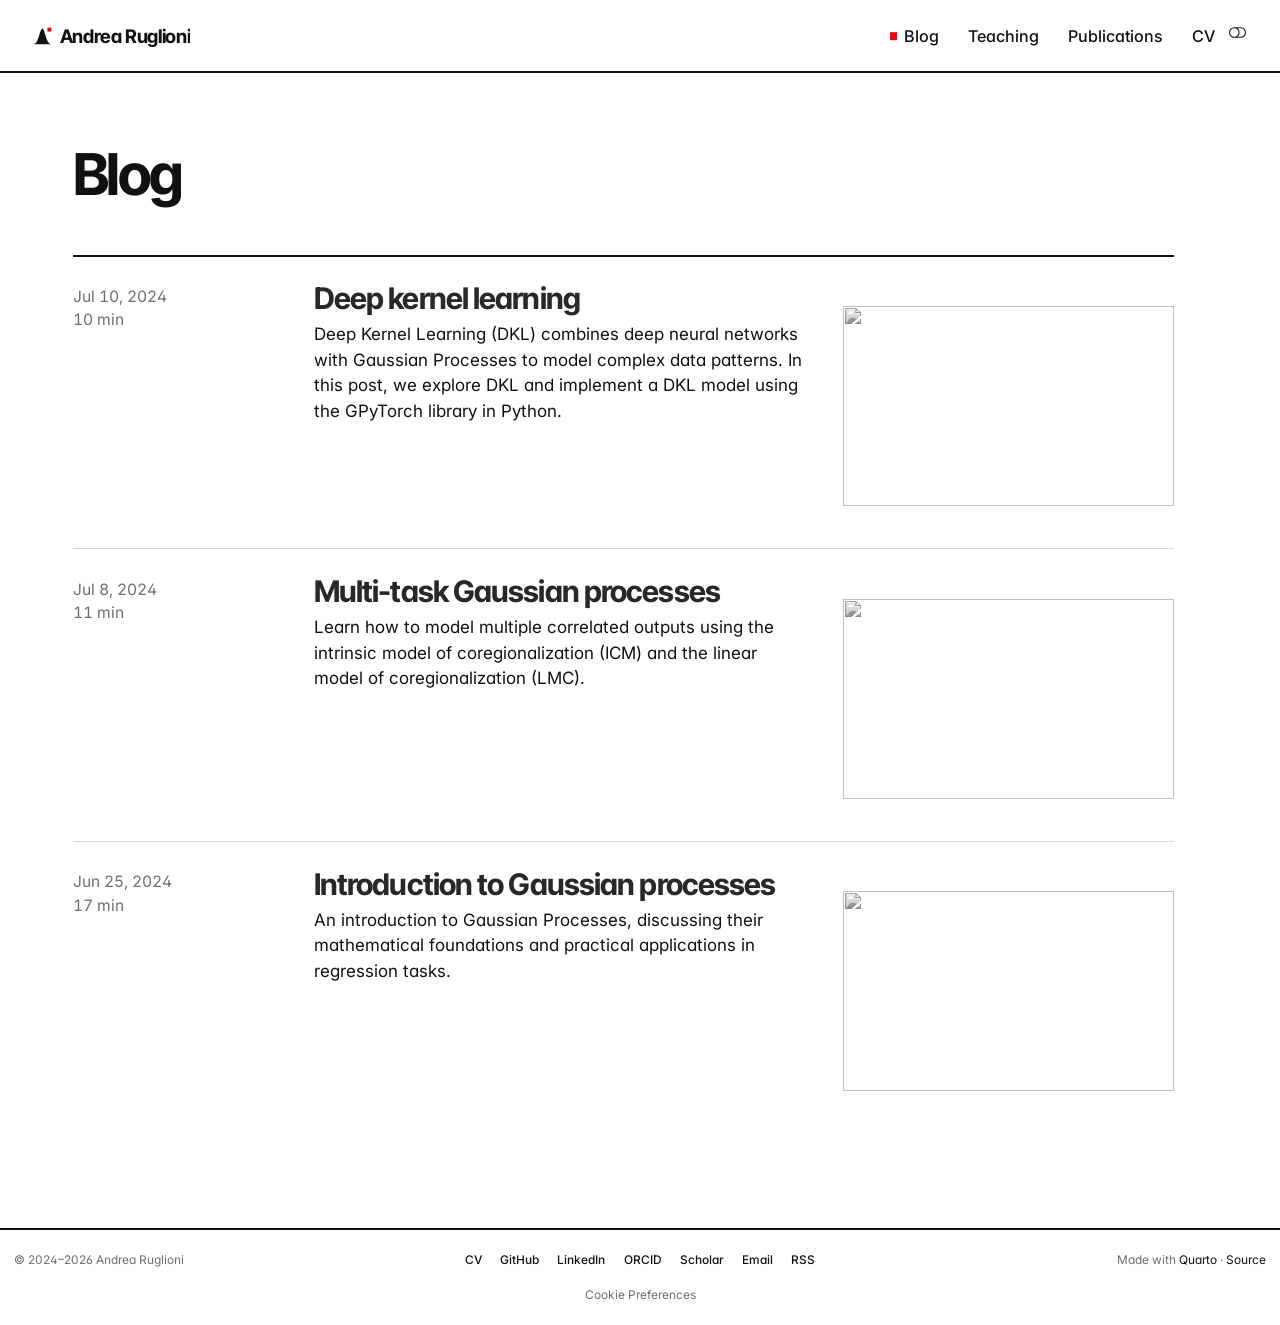
==== commit ded259c8: "Add CV (PDF) to the site; remove WEC paper; fix footer links - Link the redesigned CV from the navba" ====
--- a/docs/blog/index.html
+++ b/docs/blog/index.html
@@ -154,6 +154,10 @@
   <li class="nav-item">
     <a class="nav-link" href="../publications/index.html"> 
 <span class="menu-text">Publications</span></a>
+  </li>  
+  <li class="nav-item">
+    <a class="nav-link" href="../assets/cv/Andrea_Ruglioni_CV.pdf"> 
+<span class="menu-text">CV</span></a>
   </li>  
 </ul>
           </div> <!-- /navcollapse -->
@@ -858,7 +862,7 @@
 <p>© 2024–2026 Andrea Ruglioni</p>
 </div>   
     <div class="nav-footer-center">
-<p><a class="footer-link" href="https://github.com/Ruglio">GitHub</a> <a class="footer-link" href="https://linkedin.com/in/andrea-ruglioni">LinkedIn</a> <a class="footer-link" href="https://orcid.org/0009-0003-5208-5907">ORCID</a> <a class="footer-link" href="https://scholar.google.com/citations?user=3sdazUQAAAAJ&amp;hl=en">Scholar</a> <a class="footer-link" href="mailto:andrea.ruglioni@epfl.ch">Email</a> <a class="footer-link" href="blog/index.xml">RSS</a></p>
+<p><a href="https://ruglio.github.io/WEB_andrearuglioni/assets/cv/Andrea_Ruglioni_CV.pdf" class="footer-link">CV</a> <a href="https://github.com/Ruglio" class="footer-link">GitHub</a> <a href="https://linkedin.com/in/andrea-ruglioni" class="footer-link">LinkedIn</a> <a href="https://orcid.org/0009-0003-5208-5907" class="footer-link">ORCID</a> <a href="https://scholar.google.com/citations?user=3sdazUQAAAAJ&amp;hl=en" class="footer-link">Scholar</a> <a href="mailto:andrea.ruglioni@epfl.ch" class="footer-link">Email</a> <a href="https://ruglio.github.io/WEB_andrearuglioni/blog/index.xml" class="footer-link">RSS</a></p>
 <div class="cookie-consent-footer"><a href="#" id="open_preferences_center">Cookie Preferences</a></div></div>
     <div class="nav-footer-right">
 <p>Made with <a href="https://quarto.org">Quarto</a> · <a href="https://github.com/Ruglio/WEB_andrearuglioni">Source</a></p>
--- a/docs/assets/styles/styles.css
+++ b/docs/assets/styles/styles.css
@@ -51,13 +51,16 @@
     max-height: 26px;
 }
 
-/* Dark mode swaps in the light-on-dark logo (Quarto sets body.quarto-dark). */
-body.quarto-dark .navbar-brand-logo {
-    background: url("../images/logo-dark.svg") no-repeat center / 26px 26px;
-}
-
-body.quarto-dark .navbar-brand-logo .navbar-logo {
-    opacity: 0;
+/* The logo is drawn as a background on the <img> box in both modes (the src is
+   pushed out of view), so light and dark render identically and only the file
+   changes. Quarto sets body.quarto-dark in dark mode. */
+img.navbar-logo {
+    object-position: -9999px 0;
+    background: url("../images/logo.svg") no-repeat center / contain;
+}
+
+body.quarto-dark img.navbar-logo {
+    background-image: url("../images/logo-dark.svg");
 }
 
 .navbar-title {
@@ -97,6 +100,85 @@
     color: var(--sw-ink);
 }
 
+/* Burger: two bars that cross into an X when the menu is open. */
+.navbar-toggler,
+.navbar-toggler:focus {
+    border: none;
+    padding: 0.6rem 0.25rem;
+    box-shadow: none !important;
+}
+
+.navbar-toggler .navbar-toggler-icon {
+    position: relative;
+    width: 22px;
+    height: 14px;
+    background-image: none !important;
+}
+
+.navbar-toggler .navbar-toggler-icon::before,
+.navbar-toggler .navbar-toggler-icon::after {
+    content: "";
+    position: absolute;
+    left: 0;
+    width: 100%;
+    height: 2px;
+    background: var(--sw-ink);
+    transition: top 0.2s ease, transform 0.2s ease;
+}
+
+.navbar-toggler .navbar-toggler-icon::before {
+    top: 2px;
+}
+
+.navbar-toggler .navbar-toggler-icon::after {
+    top: 10px;
+}
+
+.navbar-toggler[aria-expanded="true"] .navbar-toggler-icon::before {
+    top: 6px;
+    transform: rotate(45deg);
+}
+
+.navbar-toggler[aria-expanded="true"] .navbar-toggler-icon::after {
+    top: 6px;
+    transform: rotate(-45deg);
+}
+
+/* Collapsed (phone) menu: large type, hairline rules, red square on the active page. */
+@media (max-width: 991.98px) {
+    .navbar-collapse .navbar-nav {
+        margin-top: 0.85rem;
+        border-top: 1px solid var(--sw-hairline);
+    }
+
+    .navbar-collapse .nav-item {
+        border-bottom: 1px solid var(--sw-hairline);
+    }
+
+    .navbar-collapse .nav-item:last-child {
+        border-bottom: none;
+    }
+
+    .navbar .navbar-collapse .nav-link {
+        display: flex;
+        align-items: center;
+        justify-content: space-between;
+        font-family: var(--sw-display);
+        font-size: 1.6rem;
+        font-weight: 700;
+        letter-spacing: -0.025em;
+        padding: 0.75rem 0 !important;
+    }
+
+    .navbar .navbar-collapse .nav-link.active::before {
+        position: static;
+        order: 2;
+        width: 0.6rem;
+        height: 0.6rem;
+        transform: none;
+    }
+}
+
 /* ---------- Headings ---------- */
 
 h1, h2, h3, h4, h5, h6,
@@ -321,9 +403,16 @@
     text-decoration: none;
 }
 
+/* North-east arrow drawn as a vector mask: the U+2197 character renders as an emoji on phones. */
 .sw-link a::after {
-    content: "\2009\2197";
-    color: var(--sw-red);
+    content: "";
+    display: inline-block;
+    width: 0.55em;
+    height: 0.55em;
+    margin-left: 0.25em;
+    background-color: var(--sw-red);
+    -webkit-mask: url("data:image/svg+xml,%3Csvg xmlns='http://www.w3.org/2000/svg' viewBox='0 0 10 10'%3E%3Cpath d='M1.5 8.5L8.5 1.5M3 1.5h5.5V7' fill='none' stroke='black' stroke-width='1.8'/%3E%3C/svg%3E") no-repeat center / contain;
+    mask: url("data:image/svg+xml,%3Csvg xmlns='http://www.w3.org/2000/svg' viewBox='0 0 10 10'%3E%3Cpath d='M1.5 8.5L8.5 1.5M3 1.5h5.5V7' fill='none' stroke='black' stroke-width='1.8'/%3E%3C/svg%3E") no-repeat center / contain;
 }
 
 /* ---------- Numbered sections ---------- */
